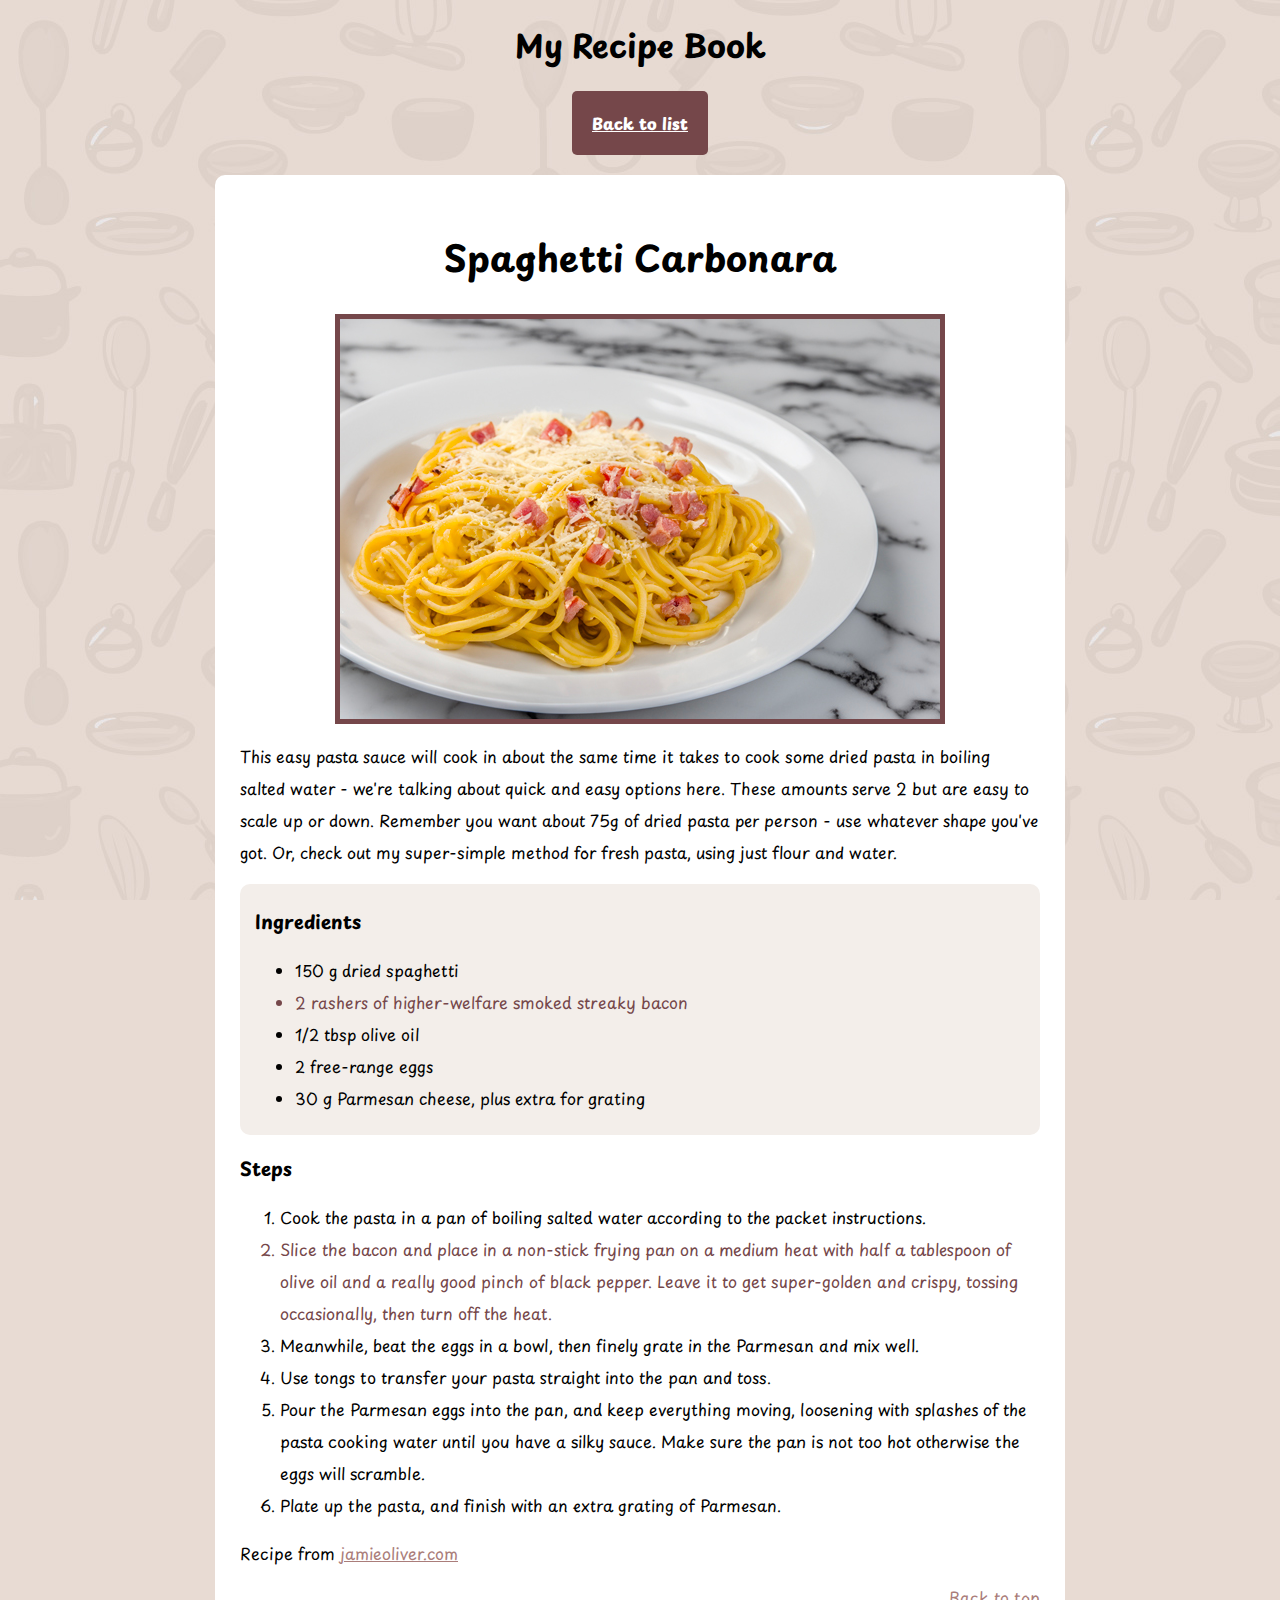
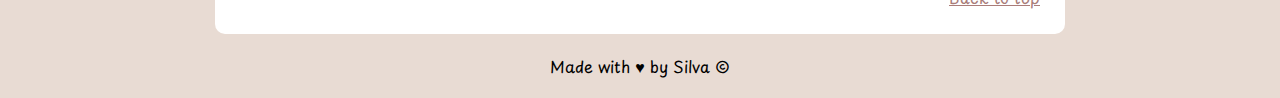
==== carbonara.html @ 941f9b6a "Add files via upload" ====
<!DOCTYPE html>
<html>
  <head>
    <title>Spaghetti Carbonara</title>
    <link rel="stylesheet" href="styles.css"/>
  </head>

  <body>
    <header id="top">
      <h1>My Recipe Book</h1>
    </header>   
    <nav>
      <a href="index.html">Back to list</a>
    </nav>  
    <main>
      <h2>Spaghetti Carbonara</h2>
      <div id="intro">
        <img src="carbonara.jpg" alt="Spaghetti Carbonara on a white plate on a grey marble tabletop"/>
        <p>This easy pasta sauce will cook in about the same time it takes to cook some dried pasta in boiling salted water - we're talking about quick and easy options here. These amounts serve 2 but are easy to scale up or down. Remember you want about 75g of dried pasta per person - use whatever shape you've got. Or, check out my super-simple method for fresh pasta, using just flour and water.</p>
      </div>
      <div id="ingredients">
        <h3>Ingredients</h3>
        <ul>
          <li>150 g dried spaghetti</li>
          <li class="meat">2 rashers of higher-welfare smoked streaky bacon</li>
          <li>1/2 tbsp olive oil</li>
          <li>2 free-range eggs</li>
          <li>30 g Parmesan cheese, plus extra for grating</li>
        </ul>
      </div>
      <div id="steps">
        <h3>Steps</h3>
        <ol>
          <li>Cook the pasta in a pan of boiling salted water according to the packet instructions.</li>
          <li class="meat">Slice the bacon and place in a non-stick frying pan on a medium heat with half a tablespoon of olive oil and a really good pinch of black pepper. Leave it to get super-golden and crispy, tossing occasionally, then turn off the heat.</li>
          <li>Meanwhile, beat the eggs in a bowl, then finely grate in the Parmesan and mix well.</li>
          <li>Use tongs to transfer your pasta straight into the pan and toss.</li>
          <li>Pour the Parmesan eggs into the pan, and keep everything moving, loosening with splashes of the pasta cooking water until you have a silky sauce. Make sure the pan is not too hot otherwise the eggs will scramble.</li>
          <li>Plate up the pasta, and finish with an extra grating of Parmesan.</li>
        </ol>
      </div>
      <p>Recipe from <a target="_blank" href="https://www.jamieoliver.com/recipes/pasta-recipes/easy-carbonara/">jamieoliver.com</a></p>
      <a href="#top" id="back-to-top">Back to top</a>
    </main>
    <footer>
      <p>Made with &hearts; by Silva &copy;</p>
    </footer>
  </body>
</html>
---- styles.css ----
@import url('https://fonts.googleapis.com/css2?family=Playpen+Sans:wght@100..800&display=swap');

* {
  
}

body {
  background-color: #e8dbd3;
  font-family: 'Playpen Sans', cursive;
  background-image: url('background.jpg');
  background-attachment: fixed;
}

.meat {
  color: #75474a;
}

#ingredients {
  background-color: #f3eeea;
  padding: 5px 15px;
  border-radius: 10px;
}

#intro img {
  border: #75474a 5px solid;
  display: block;
  margin: 0 auto;
  max-width: 100%;
}

a {
  color: #aa7d7a;
}

header, main, footer {
  max-width: 800px;
  margin: 0 auto;
}

main {
 background-color: white;
 padding: 25px;
 border-radius: 10px;
}

nav {
  margin-bottom: 20px;
}

footer {
  margin-top: 10px;
}

header, nav, footer {
  text-align: center;
}

h2 {
  text-align: center;
  font-size: 36px;
}

p, li {
  line-height: 2;
}

#back-to-top {
  display: block;
  text-align: right;
}

nav a {
  display: inline-block;
  padding: 20px;
  background-color: #75474a;
  border-radius: 5px;
  color: white;
  font-weight: 800;
}
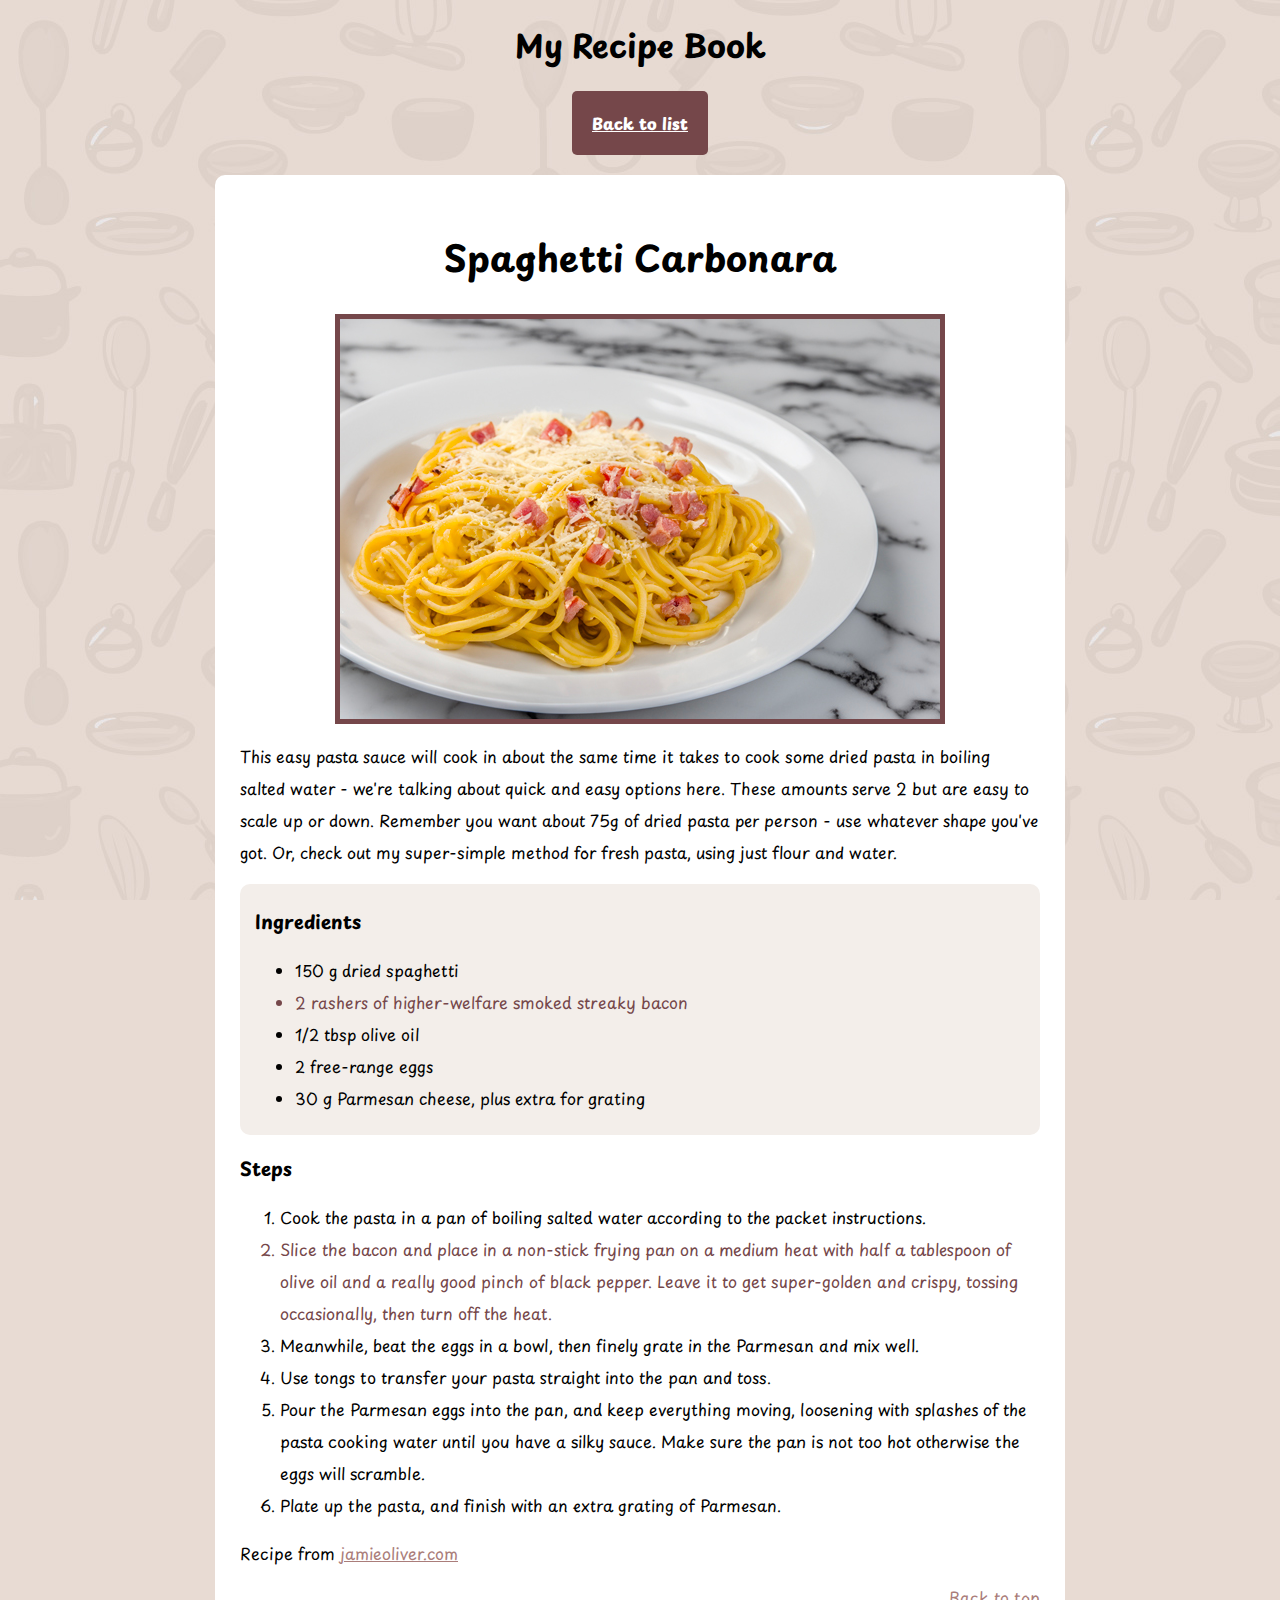
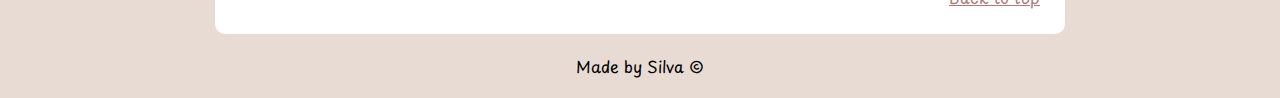
==== commit de12f66c: "Update carbonara.html" ====
--- a/carbonara.html
+++ b/carbonara.html
@@ -43,7 +43,7 @@
       <a href="#top" id="back-to-top">Back to top</a>
     </main>
     <footer>
-      <p>Made with &hearts; by Silva &copy;</p>
+      <p>Made by Silva &copy;</p>
     </footer>
   </body>
-</html>+</html>
